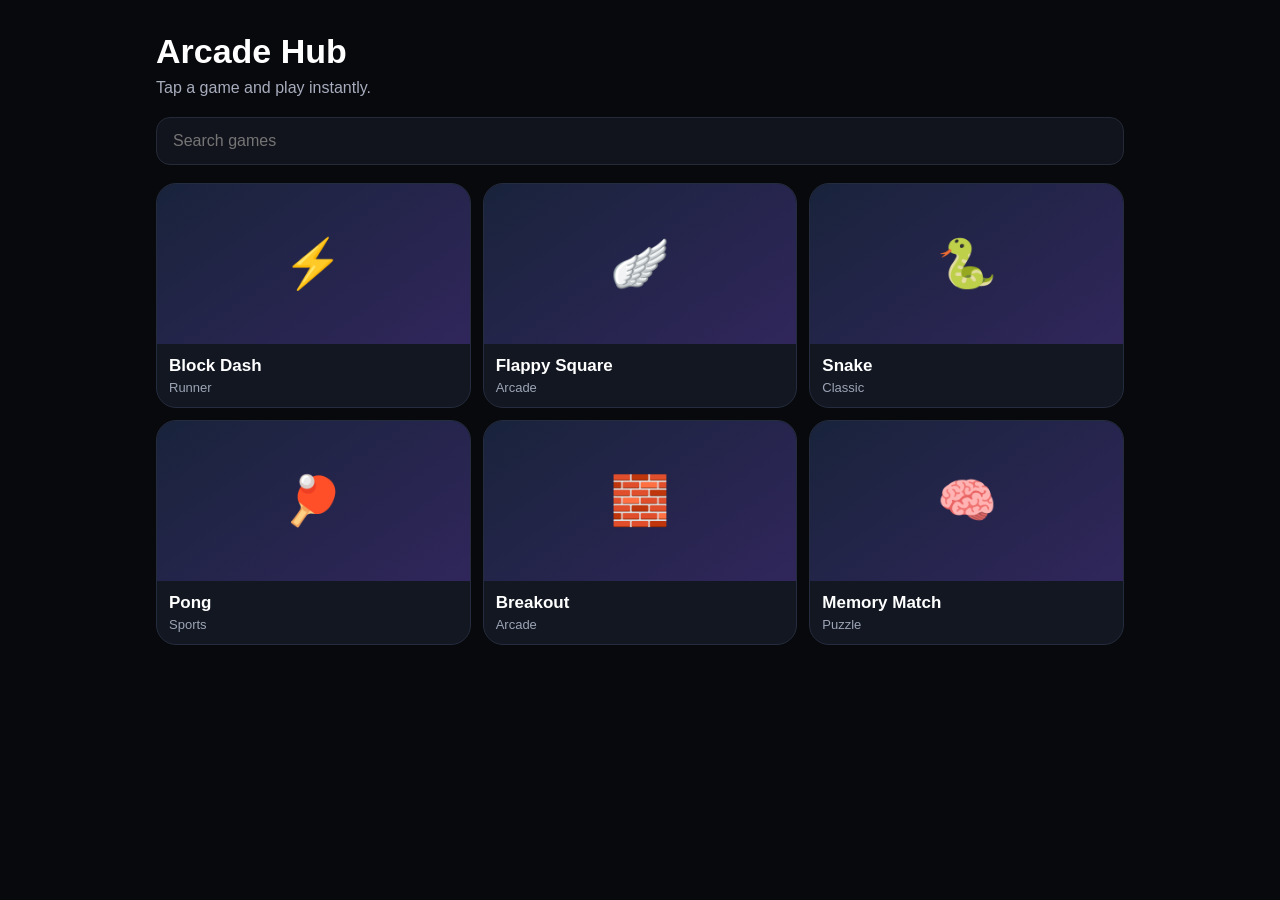
==== index.html @ e9390214 "Add Arcade Hub home page" ====
<!DOCTYPE html><html><head><meta name="viewport" content="width=device-width,initial-scale=1,viewport-fit=cover"><title>Arcade Hub</title><style>*{box-sizing:border-box}body{margin:0;background:#08090d;color:#fff;font-family:-apple-system,BlinkMacSystemFont,Segoe UI,sans-serif}.wrap{max-width:1000px;margin:auto;padding:24px 16px 50px}h1{font-size:34px;margin:8px 0}.sub{color:#a8adbd;margin-bottom:20px}.search{width:100%;padding:14px 16px;border-radius:14px;border:1px solid #252a38;background:#11141c;color:white;font-size:16px;margin-bottom:18px}.grid{display:grid;grid-template-columns:repeat(2,1fr);gap:12px}.card{background:#121722;border:1px solid #252c3d;border-radius:20px;overflow:hidden;text-decoration:none;color:white;display:block}.art{height:115px;display:grid;place-items:center;font-size:48px;background:linear-gradient(145deg,#19233b,#30265b)}.body{padding:12px}.name{font-weight:800;font-size:17px}.tag{color:#9da4b5;font-size:13px;margin-top:4px}@media(min-width:700px){.grid{grid-template-columns:repeat(3,1fr)}.art{height:160px}}</style></head><body><div class="wrap"><h1>Arcade Hub</h1><div class="sub">Tap a game and play instantly.</div><input id="q" class="search" placeholder="Search games"><div class="grid" id="grid"></div></div><script>const games=[['Block Dash','games/block-dash.html','⚡','Runner'],['Flappy Square','games/flappy-square.html','🪽','Arcade'],['Snake','games/snake.html','🐍','Classic'],['Pong','games/pong.html','🏓','Sports'],['Breakout','games/breakout.html','🧱','Arcade'],['Memory Match','games/memory.html','🧠','Puzzle']];function draw(){let s=q.value.toLowerCase();grid.innerHTML=games.filter(x=>x[0].toLowerCase().includes(s)).map(x=>`<a class="card" href="${x[1]}"><div class="art">${x[2]}</div><div class="body"><div class="name">${x[0]}</div><div class="tag">${x[3]}</div></div></a>`).join('')}q.oninput=draw;draw();</script></body></html>
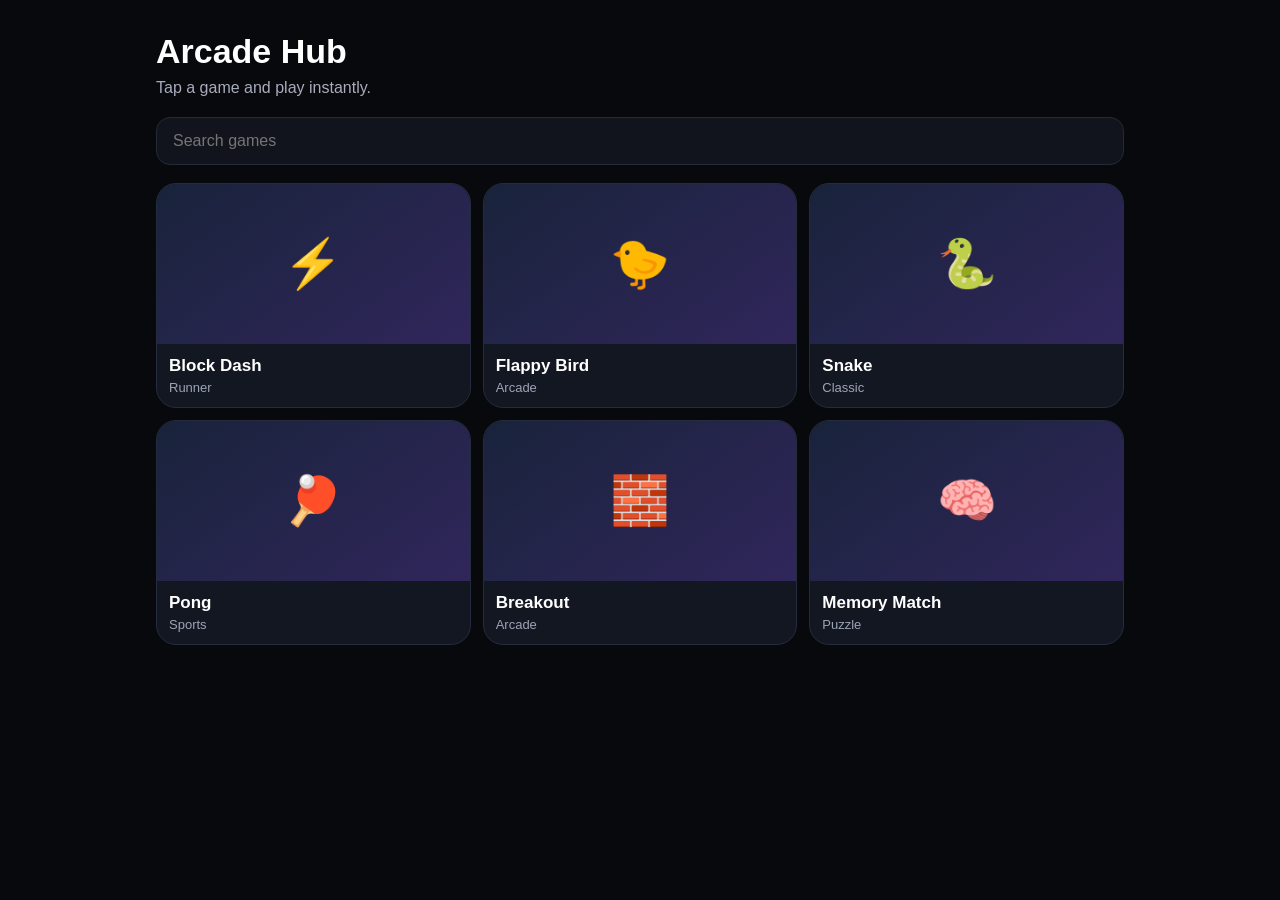
==== commit 4ac9f85e: "Polish hub and add shared admin access" ====
--- a/index.html
+++ b/index.html
@@ -1 +1 @@
-<!DOCTYPE html><html><head><meta name="viewport" content="width=device-width,initial-scale=1,viewport-fit=cover"><title>Arcade Hub</title><style>*{box-sizing:border-box}body{margin:0;background:#08090d;color:#fff;font-family:-apple-system,BlinkMacSystemFont,Segoe UI,sans-serif}.wrap{max-width:1000px;margin:auto;padding:24px 16px 50px}h1{font-size:34px;margin:8px 0}.sub{color:#a8adbd;margin-bottom:20px}.search{width:100%;padding:14px 16px;border-radius:14px;border:1px solid #252a38;background:#11141c;color:white;font-size:16px;margin-bottom:18px}.grid{display:grid;grid-template-columns:repeat(2,1fr);gap:12px}.card{background:#121722;border:1px solid #252c3d;border-radius:20px;overflow:hidden;text-decoration:none;color:white;display:block}.art{height:115px;display:grid;place-items:center;font-size:48px;background:linear-gradient(145deg,#19233b,#30265b)}.body{padding:12px}.name{font-weight:800;font-size:17px}.tag{color:#9da4b5;font-size:13px;margin-top:4px}@media(min-width:700px){.grid{grid-template-columns:repeat(3,1fr)}.art{height:160px}}</style></head><body><div class="wrap"><h1>Arcade Hub</h1><div class="sub">Tap a game and play instantly.</div><input id="q" class="search" placeholder="Search games"><div class="grid" id="grid"></div></div><script>const games=[['Block Dash','games/block-dash.html','⚡','Runner'],['Flappy Square','games/flappy-square.html','🪽','Arcade'],['Snake','games/snake.html','🐍','Classic'],['Pong','games/pong.html','🏓','Sports'],['Breakout','games/breakout.html','🧱','Arcade'],['Memory Match','games/memory.html','🧠','Puzzle']];function draw(){let s=q.value.toLowerCase();grid.innerHTML=games.filter(x=>x[0].toLowerCase().includes(s)).map(x=>`<a class="card" href="${x[1]}"><div class="art">${x[2]}</div><div class="body"><div class="name">${x[0]}</div><div class="tag">${x[3]}</div></div></a>`).join('')}q.oninput=draw;draw();</script></body></html>+<!DOCTYPE html><html><head><meta name="viewport" content="width=device-width,initial-scale=1,viewport-fit=cover"><title>Arcade Hub</title><style>*{box-sizing:border-box}body{margin:0;background:#08090d;color:#fff;font-family:-apple-system,BlinkMacSystemFont,Segoe UI,sans-serif}.wrap{max-width:1000px;margin:auto;padding:24px 16px 50px}h1{font-size:34px;margin:8px 0;user-select:none}.sub{color:#a8adbd;margin-bottom:20px}.search{width:100%;padding:14px 16px;border-radius:14px;border:1px solid #252a38;background:#11141c;color:white;font-size:16px;margin-bottom:18px}.grid{display:grid;grid-template-columns:repeat(2,1fr);gap:12px}.card{background:#121722;border:1px solid #252c3d;border-radius:20px;overflow:hidden;text-decoration:none;color:white;display:block;transition:transform .15s ease,border-color .15s ease}.card:active{transform:scale(.98)}.art{height:115px;display:grid;place-items:center;font-size:48px;background:linear-gradient(145deg,#19233b,#30265b)}.body{padding:12px}.name{font-weight:800;font-size:17px}.tag{color:#9da4b5;font-size:13px;margin-top:4px}@media(min-width:700px){.grid{grid-template-columns:repeat(3,1fr)}.art{height:160px}}</style></head><body><div class="wrap"><h1>Arcade Hub</h1><div class="sub">Tap a game and play instantly.</div><input id="q" class="search" placeholder="Search games" autocomplete="off"><div class="grid" id="grid"></div></div><script src="admin.js"></script><script>const games=[['Block Dash','games/block-dash.html','⚡','Runner'],['Flappy Bird','games/flappy-square.html','🐤','Arcade'],['Snake','games/snake.html','🐍','Classic'],['Pong','games/pong.html','🏓','Sports'],['Breakout','games/breakout.html','🧱','Arcade'],['Memory Match','games/memory.html','🧠','Puzzle']];function draw(){const s=q.value.toLowerCase();grid.innerHTML=games.filter(x=>x[0].toLowerCase().includes(s)).map(x=>`<a class="card" href="${x[1]}"><div class="art">${x[2]}</div><div class="body"><div class="name">${x[0]}</div><div class="tag">${x[3]}</div></div></a>`).join('')}q.oninput=draw;draw();</script></body></html>
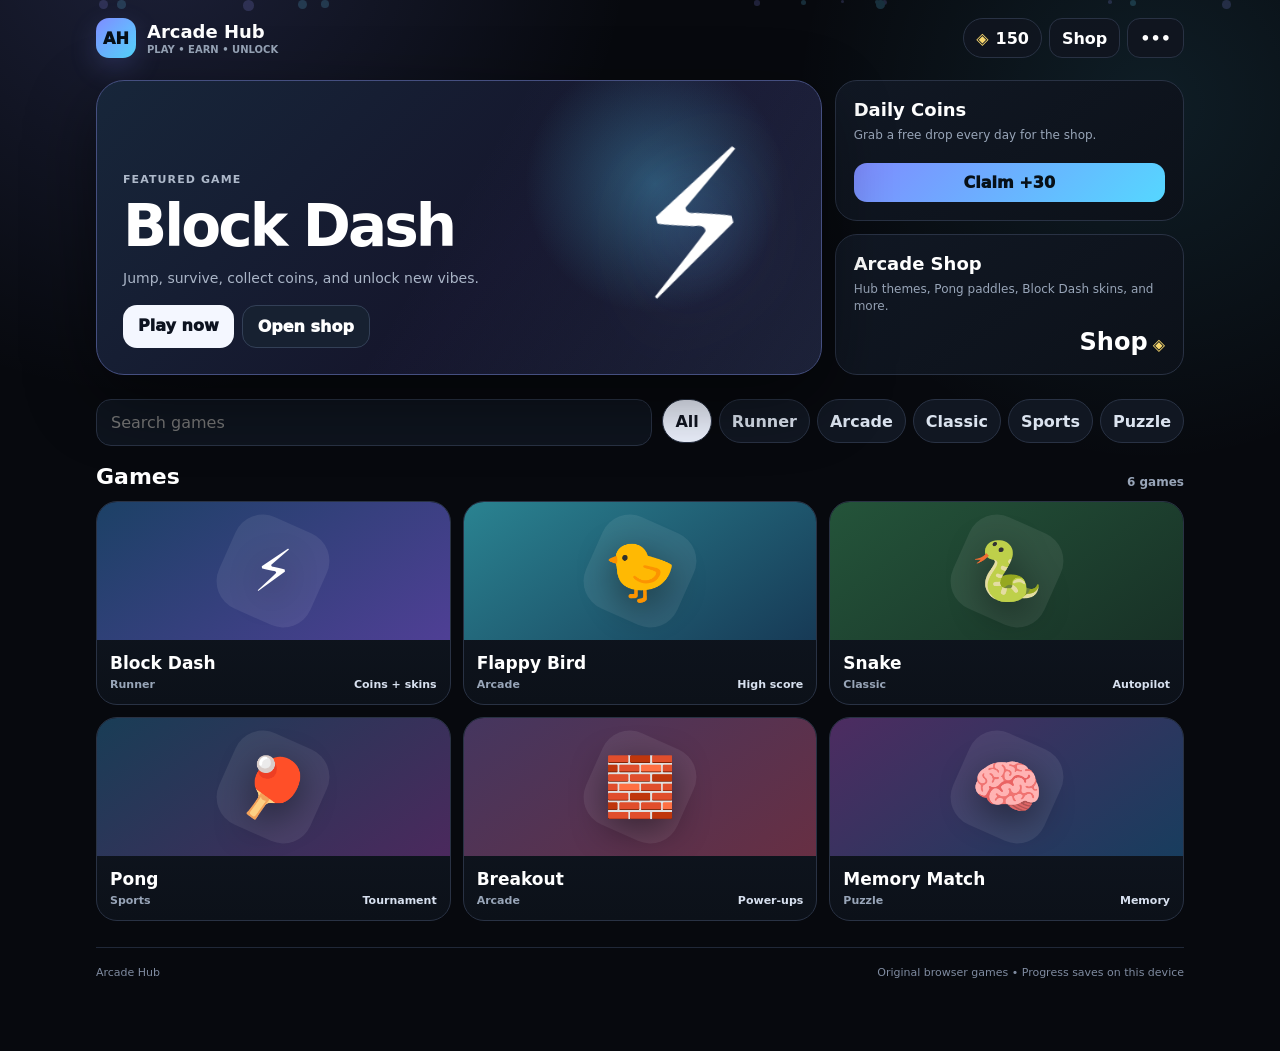
==== commit 723aebcc: "Remake Arcade Hub home UI and connect shop economy" ====
--- a/index.html
+++ b/index.html
@@ -1 +1,68 @@
-<!DOCTYPE html><html><head><meta name="viewport" content="width=device-width,initial-scale=1,viewport-fit=cover"><title>Arcade Hub</title><style>*{box-sizing:border-box}body{margin:0;background:#08090d;color:#fff;font-family:-apple-system,BlinkMacSystemFont,Segoe UI,sans-serif}.wrap{max-width:1000px;margin:auto;padding:24px 16px 50px}h1{font-size:34px;margin:8px 0;user-select:none}.sub{color:#a8adbd;margin-bottom:20px}.search{width:100%;padding:14px 16px;border-radius:14px;border:1px solid #252a38;background:#11141c;color:white;font-size:16px;margin-bottom:18px}.grid{display:grid;grid-template-columns:repeat(2,1fr);gap:12px}.card{background:#121722;border:1px solid #252c3d;border-radius:20px;overflow:hidden;text-decoration:none;color:white;display:block;transition:transform .15s ease,border-color .15s ease}.card:active{transform:scale(.98)}.art{height:115px;display:grid;place-items:center;font-size:48px;background:linear-gradient(145deg,#19233b,#30265b)}.body{padding:12px}.name{font-weight:800;font-size:17px}.tag{color:#9da4b5;font-size:13px;margin-top:4px}@media(min-width:700px){.grid{grid-template-columns:repeat(3,1fr)}.art{height:160px}}</style></head><body><div class="wrap"><h1>Arcade Hub</h1><div class="sub">Tap a game and play instantly.</div><input id="q" class="search" placeholder="Search games" autocomplete="off"><div class="grid" id="grid"></div></div><script src="admin.js"></script><script>const games=[['Block Dash','games/block-dash.html','⚡','Runner'],['Flappy Bird','games/flappy-square.html','🐤','Arcade'],['Snake','games/snake.html','🐍','Classic'],['Pong','games/pong.html','🏓','Sports'],['Breakout','games/breakout.html','🧱','Arcade'],['Memory Match','games/memory.html','🧠','Puzzle']];function draw(){const s=q.value.toLowerCase();grid.innerHTML=games.filter(x=>x[0].toLowerCase().includes(s)).map(x=>`<a class="card" href="${x[1]}"><div class="art">${x[2]}</div><div class="body"><div class="name">${x[0]}</div><div class="tag">${x[3]}</div></div></a>`).join('')}q.oninput=draw;draw();</script></body></html>+<!doctype html>
+<html lang="en">
+<head>
+<meta charset="utf-8">
+<meta name="viewport" content="width=device-width,initial-scale=1,viewport-fit=cover">
+<meta name="theme-color" content="#07090e">
+<title>Arcade Hub</title>
+<style>
+*{box-sizing:border-box}html,body{margin:0;min-height:100%;background:#07090e;color:#fff;font-family:-apple-system,BlinkMacSystemFont,"Segoe UI",system-ui,sans-serif}body{--accent:#7f8cff;--accent2:#55d7ff;--panel:#10151f;--panel2:#151c29;--border:#293244;--muted:#98a5b8;background:radial-gradient(circle at 12% -8%,color-mix(in srgb,var(--accent) 18%,transparent),transparent 30%),radial-gradient(circle at 90% 10%,color-mix(in srgb,var(--accent2) 10%,transparent),transparent 24%),#07090e;min-height:100vh}body[data-theme="theme-cyber"]{--accent:#8d7cff;--accent2:#4bd9ff}body[data-theme="theme-sunset"]{--accent:#ff8a63;--accent2:#ff5d91}body[data-theme="theme-toxic"]{--accent:#91ef65;--accent2:#36db83}a,button,input{font:inherit}.wrap{width:min(1120px,100%);margin:auto;padding:18px 16px 72px}.nav{display:flex;align-items:center;justify-content:space-between;gap:12px;margin-bottom:22px}.brand{display:flex;align-items:center;gap:11px;min-width:0}.mark{width:40px;height:40px;display:grid;place-items:center;border-radius:13px;background:linear-gradient(135deg,var(--accent),var(--accent2));color:#071018;font-weight:1000;box-shadow:0 10px 28px color-mix(in srgb,var(--accent) 20%,transparent)}.brandText h1{font-size:18px;margin:0;user-select:none}.brandText span{display:block;color:var(--muted);font-size:10px;font-weight:800;margin-top:2px}.actions{display:flex;align-items:center;gap:7px;padding-right:0}.navBtn,.wallet{height:40px;border:1px solid var(--border);background:rgba(16,21,31,.88);color:#fff;border-radius:13px;padding:0 12px;text-decoration:none;font-weight:850;display:flex;align-items:center;gap:7px}.wallet{border-radius:999px}.wallet b{color:#f7d66d}.toolsWrap{position:relative}.toolsMenu{position:absolute;right:0;top:47px;width:165px;padding:7px;border:1px solid var(--border);background:#0e141e;border-radius:15px;box-shadow:0 20px 60px #0009;z-index:20;display:grid;gap:6px}.toolsMenu.hidden{display:none}.toolsMenu button{border:1px solid #293246;background:#151d29;color:#fff;border-radius:11px;padding:10px;text-align:left;font-weight:800}.hero{display:grid;grid-template-columns:1.35fr .65fr;gap:13px;margin-bottom:24px}.feature{min-height:295px;border-radius:28px;overflow:hidden;position:relative;border:1px solid color-mix(in srgb,var(--accent) 32%,var(--border));background:linear-gradient(135deg,#17263a,#15162c 58%,#0c1018);box-shadow:0 24px 70px #0007}.featureArt{position:absolute;inset:0;background:radial-gradient(circle at 77% 35%,color-mix(in srgb,var(--accent2) 30%,transparent),transparent 22%),linear-gradient(120deg,transparent 48%,color-mix(in srgb,var(--accent) 14%,transparent))}.featureBolt{position:absolute;right:8%;top:12%;font-size:clamp(95px,20vw,190px);filter:drop-shadow(0 12px 38px color-mix(in srgb,var(--accent) 35%,transparent));transform:rotate(-9deg)}.featureContent{position:relative;z-index:2;height:100%;padding:26px;display:flex;flex-direction:column;justify-content:flex-end;max-width:68%}.eyebrow{color:#aeb9ca;font-size:11px;font-weight:900;text-transform:uppercase;letter-spacing:.1em;margin-bottom:6px}.feature h2{margin:0;font-size:clamp(32px,7vw,58px);letter-spacing:-.05em}.feature p{margin:8px 0 17px;color:#aab5c7;line-height:1.45;font-size:14px}.heroActions{display:flex;gap:8px;flex-wrap:wrap}.playBtn,.ghostBtn{border:0;text-decoration:none;border-radius:14px;padding:11px 15px;font-weight:950}.playBtn{background:#f4f7ff;color:#0d1320}.ghostBtn{background:#172131;border:1px solid #334057;color:#fff}.side{display:grid;grid-template-rows:1fr 1fr;gap:13px}.sideCard{border:1px solid var(--border);background:linear-gradient(145deg,#111824,#0c1119);border-radius:22px;padding:18px;display:flex;flex-direction:column;justify-content:space-between;min-height:138px}.sideCard b{font-size:18px}.sideCard p{margin:7px 0 12px;color:var(--muted);font-size:12px;line-height:1.4}.dailyBtn{border:0;border-radius:13px;background:linear-gradient(135deg,var(--accent),var(--accent2));color:#071018;padding:10px;font-weight:950}.dailyBtn:disabled{opacity:.45}.shopLink{display:flex;justify-content:space-between;align-items:end;text-decoration:none;color:#fff}.shopLink strong{font-size:24px}.shopLink span{color:#f6d66d;font-weight:900}.toolbar{display:grid;grid-template-columns:1fr auto;gap:10px;margin-bottom:12px}.search{width:100%;border:1px solid var(--border);background:#0e141e;color:#fff;border-radius:15px;padding:13px 14px;font-size:16px;outline:none}.search:focus{border-color:var(--accent)}.filters{display:flex;gap:7px;overflow:auto;padding-bottom:3px}.filter{white-space:nowrap;border:1px solid var(--border);background:#111722;color:#dbe3ef;border-radius:999px;padding:9px 12px;font-weight:850}.filter.active{background:#eef3ff;color:#101521}.sectionHead{display:flex;justify-content:space-between;align-items:end;margin:18px 0 12px}.sectionHead h3{margin:0;font-size:22px}.sectionHead span{color:var(--muted);font-size:12px;font-weight:800}.grid{display:grid;grid-template-columns:repeat(3,minmax(0,1fr));gap:12px}.card{min-width:0;border:1px solid var(--border);background:linear-gradient(180deg,#111824,#0c1119);border-radius:21px;overflow:hidden;text-decoration:none;color:#fff;transition:transform .16s ease,border-color .16s ease}.card:active{transform:scale(.985)}.art{height:138px;position:relative;overflow:hidden;display:flex;align-items:center;justify-content:center;font-size:58px}.art:before{content:"";position:absolute;width:100px;height:100px;border-radius:30px;background:rgba(255,255,255,.08);transform:rotate(24deg)}.art span{position:relative;z-index:1;filter:drop-shadow(0 10px 18px #0007)}.cardBody{padding:13px}.name{font-weight:900;font-size:17px}.meta{display:flex;justify-content:space-between;gap:8px;margin-top:5px;color:var(--muted);font-size:11px;font-weight:800}.badge{color:#d7e0ef}.footer{margin-top:26px;padding-top:18px;border-top:1px solid #202838;color:#7f8ba0;font-size:11px;display:flex;justify-content:space-between;gap:10px}.toast{position:fixed;left:50%;bottom:18px;transform:translateX(-50%) translateY(18px);opacity:0;background:#111824;border:1px solid #30394d;border-radius:999px;padding:10px 14px;font-weight:850;transition:.18s ease;z-index:999999;pointer-events:none}.toast.show{opacity:1;transform:translateX(-50%) translateY(0)}
+#arcadeAdminBtn,#arcadeAIButton,#arcadeAudioButton,#arcadeNowPlaying{display:none!important}
+@media(max-width:760px){.hero{grid-template-columns:1fr}.side{grid-template-columns:1fr 1fr;grid-template-rows:auto}.feature{min-height:270px}.featureContent{max-width:76%;padding:20px}.grid{grid-template-columns:repeat(2,minmax(0,1fr))}.toolbar{grid-template-columns:1fr}.filters{order:2}.actions .text{display:none}.navBtn{padding:0 10px}.wallet{padding:0 10px}}
+@media(max-width:420px){.wrap{padding-left:12px;padding-right:12px}.brandText span{display:none}.feature{min-height:255px}.featureContent{max-width:82%}.feature p{font-size:12px}.featureBolt{right:2%;opacity:.65}.side{grid-template-columns:1fr 1fr;gap:8px}.sideCard{padding:14px;min-height:126px}.grid{gap:9px}.art{height:112px;font-size:48px}.cardBody{padding:11px}.name{font-size:15px}.meta{font-size:10px}.wallet{font-size:13px}.footer{flex-direction:column}}
+</style>
+</head>
+<body>
+<div class="wrap">
+  <header class="nav">
+    <div class="brand"><div class="mark">AH</div><div class="brandText"><h1 id="hubTitle">Arcade Hub</h1><span>PLAY • EARN • UNLOCK</span></div></div>
+    <div class="actions">
+      <a class="wallet" href="shop.html"><b>◈</b><span id="wallet">0</span></a>
+      <a class="navBtn" href="shop.html"><span>Shop</span></a>
+      <div class="toolsWrap"><button class="navBtn" id="toolsBtn">•••</button><div class="toolsMenu hidden" id="toolsMenu"><button id="musicTool">Music</button><button id="aiTool">Arcade AI</button><button id="adminTool">Admin</button></div></div>
+    </div>
+  </header>
+
+  <section class="hero">
+    <article class="feature">
+      <div class="featureArt"></div><div class="featureBolt" id="featureIcon">⚡</div>
+      <div class="featureContent"><div class="eyebrow" id="featureEyebrow">Featured game</div><h2 id="featureName">Block Dash</h2><p id="featureText">Jump, survive, collect coins, and unlock new vibes.</p><div class="heroActions"><a class="playBtn" id="featurePlay" href="games/block-dash.html">Play now</a><a class="ghostBtn" href="shop.html">Open shop</a></div></div>
+    </article>
+    <div class="side">
+      <article class="sideCard"><div><b>Daily Coins</b><p>Grab a free drop every day for the shop.</p></div><button class="dailyBtn" id="dailyBtn">Claim +30</button></article>
+      <a class="sideCard shopLink" href="shop.html"><div><b>Arcade Shop</b><p>Hub themes, Pong paddles, Block Dash skins, and more.</p></div><div><strong>Shop</strong> <span>◈</span></div></a>
+    </div>
+  </section>
+
+  <div class="toolbar"><input class="search" id="q" placeholder="Search games" autocomplete="off"><div class="filters" id="filters"></div></div>
+  <div class="sectionHead"><h3>Games</h3><span id="count"></span></div>
+  <main class="grid" id="grid"></main>
+  <footer class="footer"><span>Arcade Hub</span><span>Original browser games • Progress saves on this device</span></footer>
+</div>
+<div class="toast" id="toast"></div>
+<script src="arcade-economy.js"></script>
+<script src="admin.js"></script>
+<script>
+const games=[
+  {id:'dash',name:'Block Dash',url:'games/block-dash.html',icon:'⚡',cat:'Runner',tag:'Coins + skins',grad:['#1c4166','#4f3f95'],desc:'Jump, survive, collect coins, and unlock new vibes.'},
+  {id:'flappy',name:'Flappy Bird',url:'games/flappy-square.html',icon:'🐤',cat:'Arcade',tag:'High score',grad:['#2a8391','#173a56'],desc:'Fly through an endless run of increasingly difficult pipes.'},
+  {id:'snake',name:'Snake',url:'games/snake.html',icon:'🐍',cat:'Classic',tag:'Autopilot',grad:['#24543a','#183126'],desc:'Classic snake with modern visuals and smart AI tools.'},
+  {id:'pong',name:'Pong',url:'games/pong.html',icon:'🏓',cat:'Sports',tag:'Tournament',grad:['#193d56','#4b295d'],desc:'Quick matches, tournament mode, local 2-player, and skins.'},
+  {id:'breakout',name:'Breakout',url:'games/breakout.html',icon:'🧱',cat:'Arcade',tag:'Power-ups',grad:['#45365f','#672f43'],desc:'Full-screen brick breaker with levels and power-ups.'},
+  {id:'memory',name:'Memory Match',url:'games/memory.html',icon:'🧠',cat:'Puzzle',tag:'Memory',grad:['#4d2c61','#183d5e'],desc:'Flip cards, find pairs, and beat your best time.'}
+];
+const econ=window.ArcadeEconomy,q=document.getElementById('q'),grid=document.getElementById('grid'),filters=document.getElementById('filters'),wallet=document.getElementById('wallet'),toast=document.getElementById('toast');let filter='All';
+function msg(t){toast.textContent=t;toast.classList.add('show');clearTimeout(msg.t);msg.t=setTimeout(()=>toast.classList.remove('show'),1300)}
+function applyTheme(){document.body.dataset.theme=econ.currentTheme()}
+function syncWallet(){wallet.textContent=econ.balance();dailyBtn.disabled=!econ.dailyAvailable();dailyBtn.textContent=econ.dailyAvailable()?'Claim +30':'Claimed today'}
+function renderFilters(){const cats=['All',...new Set(games.map(g=>g.cat))];filters.innerHTML=cats.map(c=>`<button class="filter ${c===filter?'active':''}" data-cat="${c}">${c}</button>`).join('');filters.querySelectorAll('[data-cat]').forEach(b=>b.onclick=()=>{filter=b.dataset.cat;renderFilters();draw()})}
+function draw(){const term=q.value.trim().toLowerCase();const list=games.filter(g=>(filter==='All'||g.cat===filter)&&(!term||g.name.toLowerCase().includes(term)||g.cat.toLowerCase().includes(term)));count.textContent=list.length+' game'+(list.length===1?'':'s');grid.innerHTML=list.map(g=>`<a class="card" data-game="${g.id}" href="${g.url}"><div class="art" style="background:linear-gradient(145deg,${g.grad[0]},${g.grad[1]})"><span>${g.icon}</span></div><div class="cardBody"><div class="name">${g.name}</div><div class="meta"><span>${g.cat}</span><span class="badge">${g.tag}</span></div></div></a>`).join('');grid.querySelectorAll('[data-game]').forEach(a=>a.onclick=()=>localStorage.setItem('arcadeLastGame',a.dataset.game))}
+function setFeature(){const id=localStorage.getItem('arcadeLastGame'),g=games.find(x=>x.id===id)||games[0];featureEyebrow.textContent=id?'Continue playing':'Featured game';featureName.textContent=g.name;featureText.textContent=g.desc;featureIcon.textContent=g.icon;featurePlay.href=g.url;featurePlay.onclick=()=>localStorage.setItem('arcadeLastGame',g.id)}
+dailyBtn.onclick=()=>{const r=econ.claimDaily();if(r.ok)msg('+30 Arcade Coins');syncWallet()};
+q.oninput=draw;
+window.addEventListener('arcade-economy-change',()=>{syncWallet();applyTheme()});
+const toolsBtn=document.getElementById('toolsBtn'),toolsMenu=document.getElementById('toolsMenu');toolsBtn.onclick=e=>{e.stopPropagation();toolsMenu.classList.toggle('hidden');adminTool.style.display=window.ArcadeAdmin?.isUnlocked?.()?'block':'none'};document.addEventListener('click',e=>{if(!toolsMenu.contains(e.target)&&e.target!==toolsBtn)toolsMenu.classList.add('hidden')});musicTool.onclick=async()=>{if(window.ArcadeVibes?.toggle)await window.ArcadeVibes.toggle(true);else window.dispatchEvent(new Event('arcade-vibes-toggle'));toolsMenu.classList.add('hidden')};aiTool.onclick=()=>{document.getElementById('arcadeAIButton')?.click();toolsMenu.classList.add('hidden')};adminTool.onclick=()=>{document.getElementById('arcadeAdminBtn')?.click();toolsMenu.classList.add('hidden')};
+applyTheme();syncWallet();renderFilters();setFeature();draw();
+</script>
+</body>
+</html>
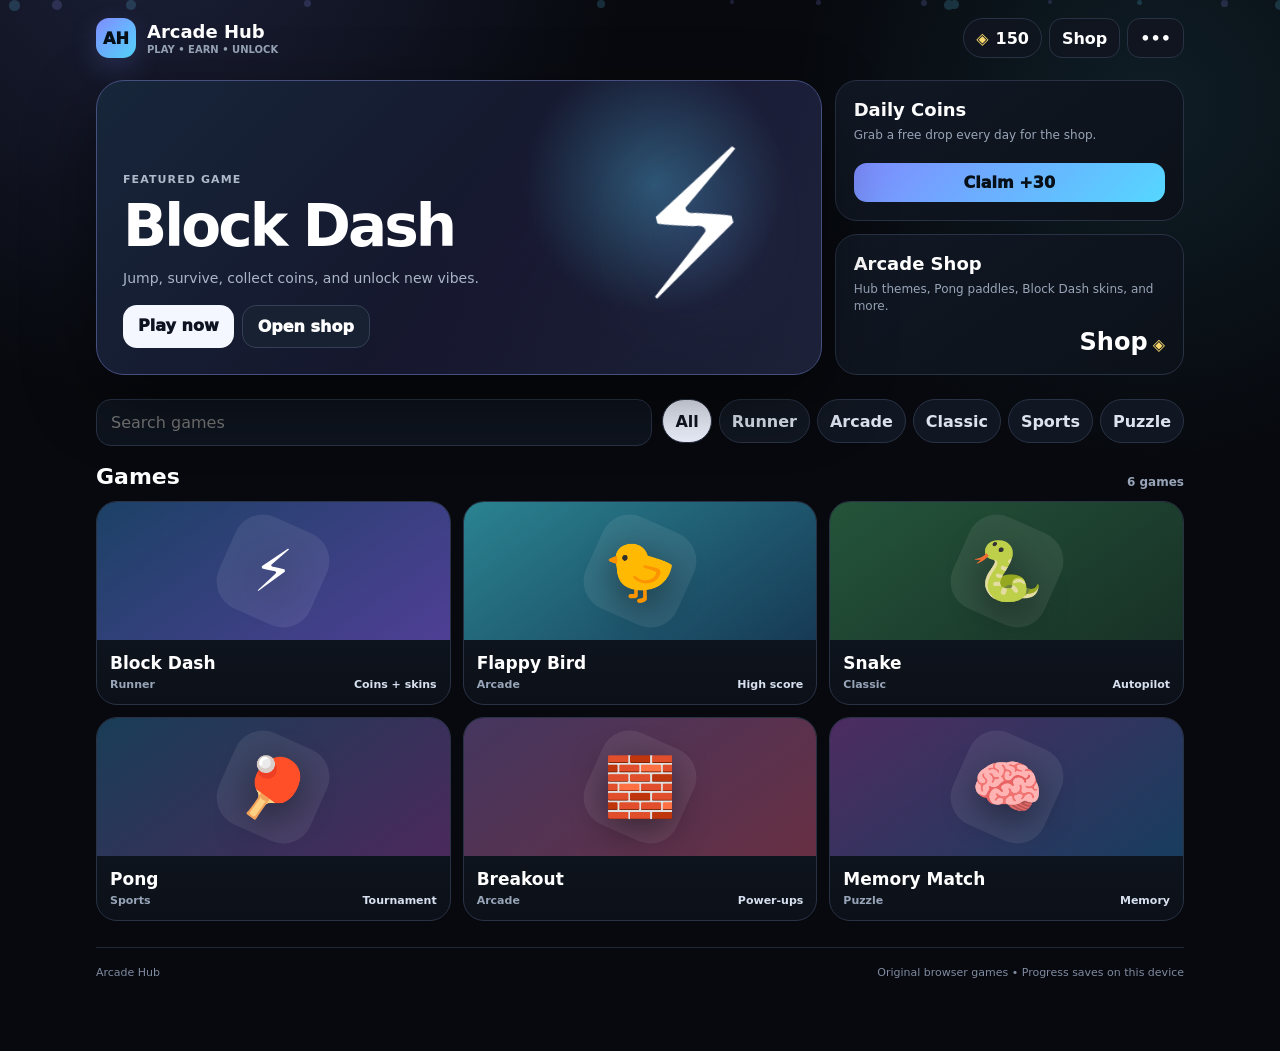
==== commit 488c54a8: "Add staged admin panel hints" ====
--- a/index.html
+++ b/index.html
@@ -6,7 +6,7 @@
 <meta name="theme-color" content="#07090e">
 <title>Arcade Hub</title>
 <style>
-*{box-sizing:border-box}html,body{margin:0;min-height:100%;background:#07090e;color:#fff;font-family:-apple-system,BlinkMacSystemFont,"Segoe UI",system-ui,sans-serif}body{--accent:#7f8cff;--accent2:#55d7ff;--panel:#10151f;--panel2:#151c29;--border:#293244;--muted:#98a5b8;background:radial-gradient(circle at 12% -8%,color-mix(in srgb,var(--accent) 18%,transparent),transparent 30%),radial-gradient(circle at 90% 10%,color-mix(in srgb,var(--accent2) 10%,transparent),transparent 24%),#07090e;min-height:100vh}body[data-theme="theme-cyber"]{--accent:#8d7cff;--accent2:#4bd9ff}body[data-theme="theme-sunset"]{--accent:#ff8a63;--accent2:#ff5d91}body[data-theme="theme-toxic"]{--accent:#91ef65;--accent2:#36db83}a,button,input{font:inherit}.wrap{width:min(1120px,100%);margin:auto;padding:18px 16px 72px}.nav{display:flex;align-items:center;justify-content:space-between;gap:12px;margin-bottom:22px}.brand{display:flex;align-items:center;gap:11px;min-width:0}.mark{width:40px;height:40px;display:grid;place-items:center;border-radius:13px;background:linear-gradient(135deg,var(--accent),var(--accent2));color:#071018;font-weight:1000;box-shadow:0 10px 28px color-mix(in srgb,var(--accent) 20%,transparent)}.brandText h1{font-size:18px;margin:0;user-select:none}.brandText span{display:block;color:var(--muted);font-size:10px;font-weight:800;margin-top:2px}.actions{display:flex;align-items:center;gap:7px;padding-right:0}.navBtn,.wallet{height:40px;border:1px solid var(--border);background:rgba(16,21,31,.88);color:#fff;border-radius:13px;padding:0 12px;text-decoration:none;font-weight:850;display:flex;align-items:center;gap:7px}.wallet{border-radius:999px}.wallet b{color:#f7d66d}.toolsWrap{position:relative}.toolsMenu{position:absolute;right:0;top:47px;width:165px;padding:7px;border:1px solid var(--border);background:#0e141e;border-radius:15px;box-shadow:0 20px 60px #0009;z-index:20;display:grid;gap:6px}.toolsMenu.hidden{display:none}.toolsMenu button{border:1px solid #293246;background:#151d29;color:#fff;border-radius:11px;padding:10px;text-align:left;font-weight:800}.hero{display:grid;grid-template-columns:1.35fr .65fr;gap:13px;margin-bottom:24px}.feature{min-height:295px;border-radius:28px;overflow:hidden;position:relative;border:1px solid color-mix(in srgb,var(--accent) 32%,var(--border));background:linear-gradient(135deg,#17263a,#15162c 58%,#0c1018);box-shadow:0 24px 70px #0007}.featureArt{position:absolute;inset:0;background:radial-gradient(circle at 77% 35%,color-mix(in srgb,var(--accent2) 30%,transparent),transparent 22%),linear-gradient(120deg,transparent 48%,color-mix(in srgb,var(--accent) 14%,transparent))}.featureBolt{position:absolute;right:8%;top:12%;font-size:clamp(95px,20vw,190px);filter:drop-shadow(0 12px 38px color-mix(in srgb,var(--accent) 35%,transparent));transform:rotate(-9deg)}.featureContent{position:relative;z-index:2;height:100%;padding:26px;display:flex;flex-direction:column;justify-content:flex-end;max-width:68%}.eyebrow{color:#aeb9ca;font-size:11px;font-weight:900;text-transform:uppercase;letter-spacing:.1em;margin-bottom:6px}.feature h2{margin:0;font-size:clamp(32px,7vw,58px);letter-spacing:-.05em}.feature p{margin:8px 0 17px;color:#aab5c7;line-height:1.45;font-size:14px}.heroActions{display:flex;gap:8px;flex-wrap:wrap}.playBtn,.ghostBtn{border:0;text-decoration:none;border-radius:14px;padding:11px 15px;font-weight:950}.playBtn{background:#f4f7ff;color:#0d1320}.ghostBtn{background:#172131;border:1px solid #334057;color:#fff}.side{display:grid;grid-template-rows:1fr 1fr;gap:13px}.sideCard{border:1px solid var(--border);background:linear-gradient(145deg,#111824,#0c1119);border-radius:22px;padding:18px;display:flex;flex-direction:column;justify-content:space-between;min-height:138px}.sideCard b{font-size:18px}.sideCard p{margin:7px 0 12px;color:var(--muted);font-size:12px;line-height:1.4}.dailyBtn{border:0;border-radius:13px;background:linear-gradient(135deg,var(--accent),var(--accent2));color:#071018;padding:10px;font-weight:950}.dailyBtn:disabled{opacity:.45}.shopLink{display:flex;justify-content:space-between;align-items:end;text-decoration:none;color:#fff}.shopLink strong{font-size:24px}.shopLink span{color:#f6d66d;font-weight:900}.toolbar{display:grid;grid-template-columns:1fr auto;gap:10px;margin-bottom:12px}.search{width:100%;border:1px solid var(--border);background:#0e141e;color:#fff;border-radius:15px;padding:13px 14px;font-size:16px;outline:none}.search:focus{border-color:var(--accent)}.filters{display:flex;gap:7px;overflow:auto;padding-bottom:3px}.filter{white-space:nowrap;border:1px solid var(--border);background:#111722;color:#dbe3ef;border-radius:999px;padding:9px 12px;font-weight:850}.filter.active{background:#eef3ff;color:#101521}.sectionHead{display:flex;justify-content:space-between;align-items:end;margin:18px 0 12px}.sectionHead h3{margin:0;font-size:22px}.sectionHead span{color:var(--muted);font-size:12px;font-weight:800}.grid{display:grid;grid-template-columns:repeat(3,minmax(0,1fr));gap:12px}.card{min-width:0;border:1px solid var(--border);background:linear-gradient(180deg,#111824,#0c1119);border-radius:21px;overflow:hidden;text-decoration:none;color:#fff;transition:transform .16s ease,border-color .16s ease}.card:active{transform:scale(.985)}.art{height:138px;position:relative;overflow:hidden;display:flex;align-items:center;justify-content:center;font-size:58px}.art:before{content:"";position:absolute;width:100px;height:100px;border-radius:30px;background:rgba(255,255,255,.08);transform:rotate(24deg)}.art span{position:relative;z-index:1;filter:drop-shadow(0 10px 18px #0007)}.cardBody{padding:13px}.name{font-weight:900;font-size:17px}.meta{display:flex;justify-content:space-between;gap:8px;margin-top:5px;color:var(--muted);font-size:11px;font-weight:800}.badge{color:#d7e0ef}.footer{margin-top:26px;padding-top:18px;border-top:1px solid #202838;color:#7f8ba0;font-size:11px;display:flex;justify-content:space-between;gap:10px}.toast{position:fixed;left:50%;bottom:18px;transform:translateX(-50%) translateY(18px);opacity:0;background:#111824;border:1px solid #30394d;border-radius:999px;padding:10px 14px;font-weight:850;transition:.18s ease;z-index:999999;pointer-events:none}.toast.show{opacity:1;transform:translateX(-50%) translateY(0)}
+*{box-sizing:border-box}html,body{margin:0;min-height:100%;background:#07090e;color:#fff;font-family:-apple-system,BlinkMacSystemFont,"Segoe UI",system-ui,sans-serif}body{--accent:#7f8cff;--accent2:#55d7ff;--panel:#10151f;--panel2:#151c29;--border:#293244;--muted:#98a5b8;background:radial-gradient(circle at 12% -8%,color-mix(in srgb,var(--accent) 18%,transparent),transparent 30%),radial-gradient(circle at 90% 10%,color-mix(in srgb,var(--accent2) 10%,transparent),transparent 24%),#07090e;min-height:100vh}body[data-theme="theme-cyber"]{--accent:#8d7cff;--accent2:#4bd9ff}body[data-theme="theme-sunset"]{--accent:#ff8a63;--accent2:#ff5d91}body[data-theme="theme-toxic"]{--accent:#91ef65;--accent2:#36db83}a,button,input{font:inherit}.wrap{width:min(1120px,100%);margin:auto;padding:18px 16px 72px}.nav{display:flex;align-items:center;justify-content:space-between;gap:12px;margin-bottom:22px}.brand{display:flex;align-items:center;gap:11px;min-width:0}.mark{width:40px;height:40px;display:grid;place-items:center;border-radius:13px;background:linear-gradient(135deg,var(--accent),var(--accent2));color:#071018;font-weight:1000;box-shadow:0 10px 28px color-mix(in srgb,var(--accent) 20%,transparent)}.brandText h1{font-size:18px;margin:0;user-select:none;cursor:pointer}.brandText span{display:block;color:var(--muted);font-size:10px;font-weight:800;margin-top:2px}.actions{display:flex;align-items:center;gap:7px;padding-right:0}.navBtn,.wallet{height:40px;border:1px solid var(--border);background:rgba(16,21,31,.88);color:#fff;border-radius:13px;padding:0 12px;text-decoration:none;font-weight:850;display:flex;align-items:center;gap:7px}.wallet{border-radius:999px}.wallet b{color:#f7d66d}.toolsWrap{position:relative}.toolsMenu{position:absolute;right:0;top:47px;width:172px;padding:7px;border:1px solid var(--border);background:#0e141e;border-radius:15px;box-shadow:0 20px 60px #0009;z-index:20;display:grid;gap:6px}.toolsMenu.hidden{display:none}.toolsMenu button{border:1px solid #293246;background:#151d29;color:#fff;border-radius:11px;padding:10px;text-align:left;font-weight:800}.hero{display:grid;grid-template-columns:1.35fr .65fr;gap:13px;margin-bottom:24px}.feature{min-height:295px;border-radius:28px;overflow:hidden;position:relative;border:1px solid color-mix(in srgb,var(--accent) 32%,var(--border));background:linear-gradient(135deg,#17263a,#15162c 58%,#0c1018);box-shadow:0 24px 70px #0007}.featureArt{position:absolute;inset:0;background:radial-gradient(circle at 77% 35%,color-mix(in srgb,var(--accent2) 30%,transparent),transparent 22%),linear-gradient(120deg,transparent 48%,color-mix(in srgb,var(--accent) 14%,transparent))}.featureBolt{position:absolute;right:8%;top:12%;font-size:clamp(95px,20vw,190px);filter:drop-shadow(0 12px 38px color-mix(in srgb,var(--accent) 35%,transparent));transform:rotate(-9deg)}.featureContent{position:relative;z-index:2;height:100%;padding:26px;display:flex;flex-direction:column;justify-content:flex-end;max-width:68%}.eyebrow{color:#aeb9ca;font-size:11px;font-weight:900;text-transform:uppercase;letter-spacing:.1em;margin-bottom:6px}.feature h2{margin:0;font-size:clamp(32px,7vw,58px);letter-spacing:-.05em}.feature p{margin:8px 0 17px;color:#aab5c7;line-height:1.45;font-size:14px}.heroActions{display:flex;gap:8px;flex-wrap:wrap}.playBtn,.ghostBtn{border:0;text-decoration:none;border-radius:14px;padding:11px 15px;font-weight:950}.playBtn{background:#f4f7ff;color:#0d1320}.ghostBtn{background:#172131;border:1px solid #334057;color:#fff}.side{display:grid;grid-template-rows:1fr 1fr;gap:13px}.sideCard{border:1px solid var(--border);background:linear-gradient(145deg,#111824,#0c1119);border-radius:22px;padding:18px;display:flex;flex-direction:column;justify-content:space-between;min-height:138px}.sideCard b{font-size:18px}.sideCard p{margin:7px 0 12px;color:var(--muted);font-size:12px;line-height:1.4}.dailyBtn{border:0;border-radius:13px;background:linear-gradient(135deg,var(--accent),var(--accent2));color:#071018;padding:10px;font-weight:950}.dailyBtn:disabled{opacity:.45}.shopLink{display:flex;justify-content:space-between;align-items:end;text-decoration:none;color:#fff}.shopLink strong{font-size:24px}.shopLink span{color:#f6d66d;font-weight:900}.toolbar{display:grid;grid-template-columns:1fr auto;gap:10px;margin-bottom:12px}.search{width:100%;border:1px solid var(--border);background:#0e141e;color:#fff;border-radius:15px;padding:13px 14px;font-size:16px;outline:none}.search:focus{border-color:var(--accent)}.filters{display:flex;gap:7px;overflow:auto;padding-bottom:3px}.filter{white-space:nowrap;border:1px solid var(--border);background:#111722;color:#dbe3ef;border-radius:999px;padding:9px 12px;font-weight:850}.filter.active{background:#eef3ff;color:#101521}.sectionHead{display:flex;justify-content:space-between;align-items:end;margin:18px 0 12px}.sectionHead h3{margin:0;font-size:22px}.sectionHead span{color:var(--muted);font-size:12px;font-weight:800}.grid{display:grid;grid-template-columns:repeat(3,minmax(0,1fr));gap:12px}.card{min-width:0;border:1px solid var(--border);background:linear-gradient(180deg,#111824,#0c1119);border-radius:21px;overflow:hidden;text-decoration:none;color:#fff;transition:transform .16s ease,border-color .16s ease}.card:active{transform:scale(.985)}.art{height:138px;position:relative;overflow:hidden;display:flex;align-items:center;justify-content:center;font-size:58px}.art:before{content:"";position:absolute;width:100px;height:100px;border-radius:30px;background:rgba(255,255,255,.08);transform:rotate(24deg)}.art span{position:relative;z-index:1;filter:drop-shadow(0 10px 18px #0007)}.cardBody{padding:13px}.name{font-weight:900;font-size:17px}.meta{display:flex;justify-content:space-between;gap:8px;margin-top:5px;color:var(--muted);font-size:11px;font-weight:800}.badge{color:#d7e0ef}.footer{margin-top:26px;padding-top:18px;border-top:1px solid #202838;color:#7f8ba0;font-size:11px;display:flex;justify-content:space-between;gap:10px}.toast{position:fixed;left:50%;bottom:18px;transform:translateX(-50%) translateY(18px);opacity:0;background:#111824;border:1px solid #30394d;border-radius:999px;padding:10px 14px;font-weight:850;transition:.18s ease;z-index:999999;pointer-events:none;max-width:88vw;text-align:center}.toast.show{opacity:1;transform:translateX(-50%) translateY(0)}
 #arcadeAdminBtn,#arcadeAIButton,#arcadeAudioButton,#arcadeNowPlaying{display:none!important}
 @media(max-width:760px){.hero{grid-template-columns:1fr}.side{grid-template-columns:1fr 1fr;grid-template-rows:auto}.feature{min-height:270px}.featureContent{max-width:76%;padding:20px}.grid{grid-template-columns:repeat(2,minmax(0,1fr))}.toolbar{grid-template-columns:1fr}.filters{order:2}.actions .text{display:none}.navBtn{padding:0 10px}.wallet{padding:0 10px}}
 @media(max-width:420px){.wrap{padding-left:12px;padding-right:12px}.brandText span{display:none}.feature{min-height:255px}.featureContent{max-width:82%}.feature p{font-size:12px}.featureBolt{right:2%;opacity:.65}.side{grid-template-columns:1fr 1fr;gap:8px}.sideCard{padding:14px;min-height:126px}.grid{gap:9px}.art{height:112px;font-size:48px}.cardBody{padding:11px}.name{font-size:15px}.meta{font-size:10px}.wallet{font-size:13px}.footer{flex-direction:column}}
@@ -19,7 +19,7 @@
     <div class="actions">
       <a class="wallet" href="shop.html"><b>◈</b><span id="wallet">0</span></a>
       <a class="navBtn" href="shop.html"><span>Shop</span></a>
-      <div class="toolsWrap"><button class="navBtn" id="toolsBtn">•••</button><div class="toolsMenu hidden" id="toolsMenu"><button id="musicTool">Music</button><button id="aiTool">Arcade AI</button><button id="adminTool">Admin</button></div></div>
+      <div class="toolsWrap"><button class="navBtn" id="toolsBtn">•••</button><div class="toolsMenu hidden" id="toolsMenu"><button id="musicTool">Music</button><button id="aiTool">Arcade AI</button><button id="adminTool">Admin hint</button></div></div>
     </div>
   </header>
 
@@ -52,7 +52,7 @@
   {id:'memory',name:'Memory Match',url:'games/memory.html',icon:'🧠',cat:'Puzzle',tag:'Memory',grad:['#4d2c61','#183d5e'],desc:'Flip cards, find pairs, and beat your best time.'}
 ];
 const econ=window.ArcadeEconomy,q=document.getElementById('q'),grid=document.getElementById('grid'),filters=document.getElementById('filters'),wallet=document.getElementById('wallet'),toast=document.getElementById('toast');let filter='All';
-function msg(t){toast.textContent=t;toast.classList.add('show');clearTimeout(msg.t);msg.t=setTimeout(()=>toast.classList.remove('show'),1300)}
+function msg(t){toast.textContent=t;toast.classList.add('show');clearTimeout(msg.t);msg.t=setTimeout(()=>toast.classList.remove('show'),1700)}
 function applyTheme(){document.body.dataset.theme=econ.currentTheme()}
 function syncWallet(){wallet.textContent=econ.balance();dailyBtn.disabled=!econ.dailyAvailable();dailyBtn.textContent=econ.dailyAvailable()?'Claim +30':'Claimed today'}
 function renderFilters(){const cats=['All',...new Set(games.map(g=>g.cat))];filters.innerHTML=cats.map(c=>`<button class="filter ${c===filter?'active':''}" data-cat="${c}">${c}</button>`).join('');filters.querySelectorAll('[data-cat]').forEach(b=>b.onclick=()=>{filter=b.dataset.cat;renderFilters();draw()})}
@@ -61,7 +61,21 @@
 dailyBtn.onclick=()=>{const r=econ.claimDaily();if(r.ok)msg('+30 Arcade Coins');syncWallet()};
 q.oninput=draw;
 window.addEventListener('arcade-economy-change',()=>{syncWallet();applyTheme()});
-const toolsBtn=document.getElementById('toolsBtn'),toolsMenu=document.getElementById('toolsMenu');toolsBtn.onclick=e=>{e.stopPropagation();toolsMenu.classList.toggle('hidden');adminTool.style.display=window.ArcadeAdmin?.isUnlocked?.()?'block':'none'};document.addEventListener('click',e=>{if(!toolsMenu.contains(e.target)&&e.target!==toolsBtn)toolsMenu.classList.add('hidden')});musicTool.onclick=async()=>{if(window.ArcadeVibes?.toggle)await window.ArcadeVibes.toggle(true);else window.dispatchEvent(new Event('arcade-vibes-toggle'));toolsMenu.classList.add('hidden')};aiTool.onclick=()=>{document.getElementById('arcadeAIButton')?.click();toolsMenu.classList.add('hidden')};adminTool.onclick=()=>{document.getElementById('arcadeAdminBtn')?.click();toolsMenu.classList.add('hidden')};
+const toolsBtn=document.getElementById('toolsBtn'),toolsMenu=document.getElementById('toolsMenu'),adminTool=document.getElementById('adminTool');
+const adminHints=[
+  'Hint 1: Something in the Arcade Hub name is more clickable than it looks.',
+  'Hint 2: Try tapping the Arcade Hub title several times quickly.',
+  'Hint 3: Five quick taps opens a hidden lock.',
+  'Final hint: The lock code is 1299.'
+];
+let adminHintStep=Number(sessionStorage.getItem('arcadeAdminHintStep')||0),titleTapCount=0,titleTapTimer=null;
+function showAdminHint(){const i=Math.min(adminHintStep,adminHints.length-1);msg(adminHints[i]);adminHintStep=Math.min(adminHints.length-1,adminHintStep+1);sessionStorage.setItem('arcadeAdminHintStep',String(adminHintStep))}
+toolsBtn.onclick=e=>{e.stopPropagation();toolsMenu.classList.toggle('hidden');adminTool.textContent=window.ArcadeAdmin?.isUnlocked?.()?'Admin panel':'Admin hint'};
+document.addEventListener('click',e=>{if(!toolsMenu.contains(e.target)&&e.target!==toolsBtn)toolsMenu.classList.add('hidden')});
+musicTool.onclick=async()=>{if(window.ArcadeVibes?.toggle)await window.ArcadeVibes.toggle(true);else window.dispatchEvent(new Event('arcade-vibes-toggle'));toolsMenu.classList.add('hidden')};
+aiTool.onclick=()=>{document.getElementById('arcadeAIButton')?.click();toolsMenu.classList.add('hidden')};
+adminTool.onclick=()=>{if(window.ArcadeAdmin?.isUnlocked?.()){document.getElementById('arcadeAdminBtn')?.click()}else showAdminHint();toolsMenu.classList.add('hidden')};
+hubTitle.addEventListener('click',()=>{if(window.ArcadeAdmin?.isUnlocked?.())return;titleTapCount++;clearTimeout(titleTapTimer);if(titleTapCount===2)msg('You found something. Keep tapping quickly.');if(titleTapCount===4)msg('Almost there… one more.');titleTapTimer=setTimeout(()=>titleTapCount=0,2600)});
 applyTheme();syncWallet();renderFilters();setFeature();draw();
 </script>
 </body>
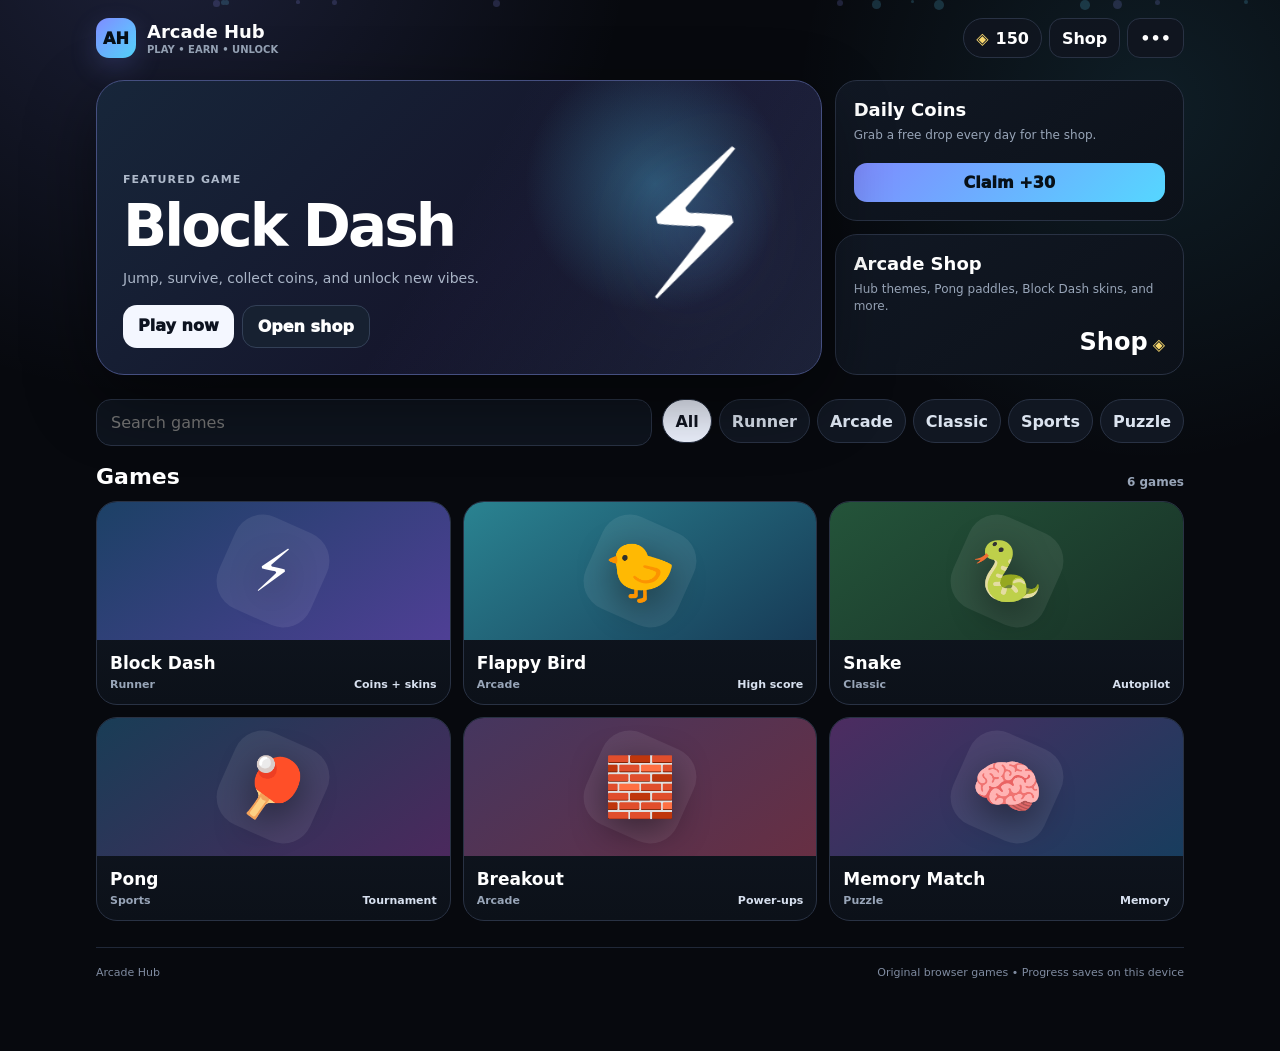
==== commit da6bd5f4: "Add persistent cooldown between admin hints" ====
--- a/index.html
+++ b/index.html
@@ -68,15 +68,19 @@
   'Hint 3: Five quick taps opens a hidden lock.',
   'Final hint: The lock code is 1299.'
 ];
-let adminHintStep=Number(sessionStorage.getItem('arcadeAdminHintStep')||0),titleTapCount=0,titleTapTimer=null;
-function showAdminHint(){const i=Math.min(adminHintStep,adminHints.length-1);msg(adminHints[i]);adminHintStep=Math.min(adminHints.length-1,adminHintStep+1);sessionStorage.setItem('arcadeAdminHintStep',String(adminHintStep))}
-toolsBtn.onclick=e=>{e.stopPropagation();toolsMenu.classList.toggle('hidden');adminTool.textContent=window.ArcadeAdmin?.isUnlocked?.()?'Admin panel':'Admin hint'};
+const HINT_COOLDOWN=5*60*1000,HINT_STEP_KEY='arcadeAdminHintStepV2',HINT_TIME_KEY='arcadeAdminHintNextV2';
+let adminHintStep=Math.max(0,Math.min(adminHints.length-1,Number(localStorage.getItem(HINT_STEP_KEY)||0))),titleTapCount=0,titleTapTimer=null;
+function hintCooldownLeft(){return Math.max(0,Number(localStorage.getItem(HINT_TIME_KEY)||0)-Date.now())}
+function waitText(ms){const total=Math.max(1,Math.ceil(ms/1000)),m=Math.floor(total/60),s=total%60;return m?`${m}m ${s}s`:`${s}s`}
+function refreshAdminToolLabel(){if(window.ArcadeAdmin?.isUnlocked?.()){adminTool.textContent='Admin panel';return}const left=hintCooldownLeft();adminTool.textContent=left>0?`Admin hint • ${Math.ceil(left/60000)}m`:'Admin hint'}
+function showAdminHint(){const left=hintCooldownLeft();if(left>0){msg(`Next admin hint in ${waitText(left)}`);return}const i=Math.min(adminHintStep,adminHints.length-1);msg(adminHints[i]);if(i<adminHints.length-1){adminHintStep=i+1;localStorage.setItem(HINT_STEP_KEY,String(adminHintStep));localStorage.setItem(HINT_TIME_KEY,String(Date.now()+HINT_COOLDOWN))}refreshAdminToolLabel()}
+toolsBtn.onclick=e=>{e.stopPropagation();toolsMenu.classList.toggle('hidden');refreshAdminToolLabel()};
 document.addEventListener('click',e=>{if(!toolsMenu.contains(e.target)&&e.target!==toolsBtn)toolsMenu.classList.add('hidden')});
 musicTool.onclick=async()=>{if(window.ArcadeVibes?.toggle)await window.ArcadeVibes.toggle(true);else window.dispatchEvent(new Event('arcade-vibes-toggle'));toolsMenu.classList.add('hidden')};
 aiTool.onclick=()=>{document.getElementById('arcadeAIButton')?.click();toolsMenu.classList.add('hidden')};
 adminTool.onclick=()=>{if(window.ArcadeAdmin?.isUnlocked?.()){document.getElementById('arcadeAdminBtn')?.click()}else showAdminHint();toolsMenu.classList.add('hidden')};
 hubTitle.addEventListener('click',()=>{if(window.ArcadeAdmin?.isUnlocked?.())return;titleTapCount++;clearTimeout(titleTapTimer);if(titleTapCount===2)msg('You found something. Keep tapping quickly.');if(titleTapCount===4)msg('Almost there… one more.');titleTapTimer=setTimeout(()=>titleTapCount=0,2600)});
-applyTheme();syncWallet();renderFilters();setFeature();draw();
+applyTheme();syncWallet();renderFilters();setFeature();draw();refreshAdminToolLabel();
 </script>
 </body>
 </html>
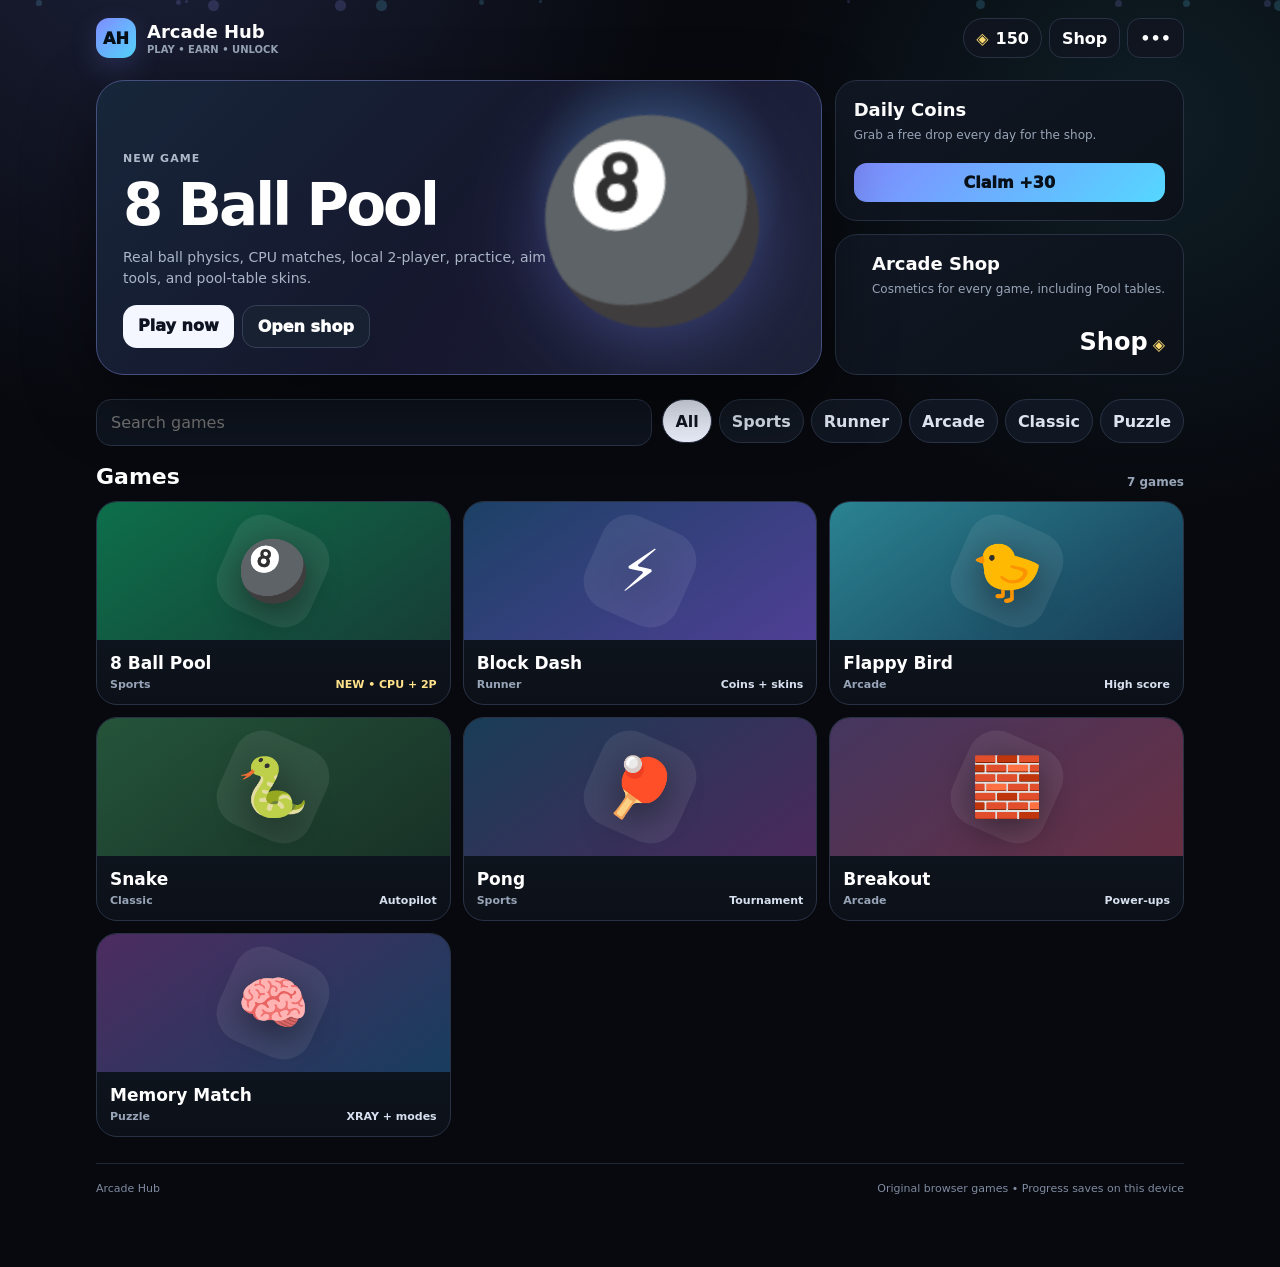
==== commit 4365daa2: "Feature new 8 Ball Pool game on Arcade Hub" ====
--- a/index.html
+++ b/index.html
@@ -6,10 +6,17 @@
 <meta name="theme-color" content="#07090e">
 <title>Arcade Hub</title>
 <style>
-*{box-sizing:border-box}html,body{margin:0;min-height:100%;background:#07090e;color:#fff;font-family:-apple-system,BlinkMacSystemFont,"Segoe UI",system-ui,sans-serif}body{--accent:#7f8cff;--accent2:#55d7ff;--panel:#10151f;--panel2:#151c29;--border:#293244;--muted:#98a5b8;background:radial-gradient(circle at 12% -8%,color-mix(in srgb,var(--accent) 18%,transparent),transparent 30%),radial-gradient(circle at 90% 10%,color-mix(in srgb,var(--accent2) 10%,transparent),transparent 24%),#07090e;min-height:100vh}body[data-theme="theme-cyber"]{--accent:#8d7cff;--accent2:#4bd9ff}body[data-theme="theme-sunset"]{--accent:#ff8a63;--accent2:#ff5d91}body[data-theme="theme-toxic"]{--accent:#91ef65;--accent2:#36db83}a,button,input{font:inherit}.wrap{width:min(1120px,100%);margin:auto;padding:18px 16px 72px}.nav{display:flex;align-items:center;justify-content:space-between;gap:12px;margin-bottom:22px}.brand{display:flex;align-items:center;gap:11px;min-width:0}.mark{width:40px;height:40px;display:grid;place-items:center;border-radius:13px;background:linear-gradient(135deg,var(--accent),var(--accent2));color:#071018;font-weight:1000;box-shadow:0 10px 28px color-mix(in srgb,var(--accent) 20%,transparent)}.brandText h1{font-size:18px;margin:0;user-select:none;cursor:pointer}.brandText span{display:block;color:var(--muted);font-size:10px;font-weight:800;margin-top:2px}.actions{display:flex;align-items:center;gap:7px;padding-right:0}.navBtn,.wallet{height:40px;border:1px solid var(--border);background:rgba(16,21,31,.88);color:#fff;border-radius:13px;padding:0 12px;text-decoration:none;font-weight:850;display:flex;align-items:center;gap:7px}.wallet{border-radius:999px}.wallet b{color:#f7d66d}.toolsWrap{position:relative}.toolsMenu{position:absolute;right:0;top:47px;width:172px;padding:7px;border:1px solid var(--border);background:#0e141e;border-radius:15px;box-shadow:0 20px 60px #0009;z-index:20;display:grid;gap:6px}.toolsMenu.hidden{display:none}.toolsMenu button{border:1px solid #293246;background:#151d29;color:#fff;border-radius:11px;padding:10px;text-align:left;font-weight:800}.hero{display:grid;grid-template-columns:1.35fr .65fr;gap:13px;margin-bottom:24px}.feature{min-height:295px;border-radius:28px;overflow:hidden;position:relative;border:1px solid color-mix(in srgb,var(--accent) 32%,var(--border));background:linear-gradient(135deg,#17263a,#15162c 58%,#0c1018);box-shadow:0 24px 70px #0007}.featureArt{position:absolute;inset:0;background:radial-gradient(circle at 77% 35%,color-mix(in srgb,var(--accent2) 30%,transparent),transparent 22%),linear-gradient(120deg,transparent 48%,color-mix(in srgb,var(--accent) 14%,transparent))}.featureBolt{position:absolute;right:8%;top:12%;font-size:clamp(95px,20vw,190px);filter:drop-shadow(0 12px 38px color-mix(in srgb,var(--accent) 35%,transparent));transform:rotate(-9deg)}.featureContent{position:relative;z-index:2;height:100%;padding:26px;display:flex;flex-direction:column;justify-content:flex-end;max-width:68%}.eyebrow{color:#aeb9ca;font-size:11px;font-weight:900;text-transform:uppercase;letter-spacing:.1em;margin-bottom:6px}.feature h2{margin:0;font-size:clamp(32px,7vw,58px);letter-spacing:-.05em}.feature p{margin:8px 0 17px;color:#aab5c7;line-height:1.45;font-size:14px}.heroActions{display:flex;gap:8px;flex-wrap:wrap}.playBtn,.ghostBtn{border:0;text-decoration:none;border-radius:14px;padding:11px 15px;font-weight:950}.playBtn{background:#f4f7ff;color:#0d1320}.ghostBtn{background:#172131;border:1px solid #334057;color:#fff}.side{display:grid;grid-template-rows:1fr 1fr;gap:13px}.sideCard{border:1px solid var(--border);background:linear-gradient(145deg,#111824,#0c1119);border-radius:22px;padding:18px;display:flex;flex-direction:column;justify-content:space-between;min-height:138px}.sideCard b{font-size:18px}.sideCard p{margin:7px 0 12px;color:var(--muted);font-size:12px;line-height:1.4}.dailyBtn{border:0;border-radius:13px;background:linear-gradient(135deg,var(--accent),var(--accent2));color:#071018;padding:10px;font-weight:950}.dailyBtn:disabled{opacity:.45}.shopLink{display:flex;justify-content:space-between;align-items:end;text-decoration:none;color:#fff}.shopLink strong{font-size:24px}.shopLink span{color:#f6d66d;font-weight:900}.toolbar{display:grid;grid-template-columns:1fr auto;gap:10px;margin-bottom:12px}.search{width:100%;border:1px solid var(--border);background:#0e141e;color:#fff;border-radius:15px;padding:13px 14px;font-size:16px;outline:none}.search:focus{border-color:var(--accent)}.filters{display:flex;gap:7px;overflow:auto;padding-bottom:3px}.filter{white-space:nowrap;border:1px solid var(--border);background:#111722;color:#dbe3ef;border-radius:999px;padding:9px 12px;font-weight:850}.filter.active{background:#eef3ff;color:#101521}.sectionHead{display:flex;justify-content:space-between;align-items:end;margin:18px 0 12px}.sectionHead h3{margin:0;font-size:22px}.sectionHead span{color:var(--muted);font-size:12px;font-weight:800}.grid{display:grid;grid-template-columns:repeat(3,minmax(0,1fr));gap:12px}.card{min-width:0;border:1px solid var(--border);background:linear-gradient(180deg,#111824,#0c1119);border-radius:21px;overflow:hidden;text-decoration:none;color:#fff;transition:transform .16s ease,border-color .16s ease}.card:active{transform:scale(.985)}.art{height:138px;position:relative;overflow:hidden;display:flex;align-items:center;justify-content:center;font-size:58px}.art:before{content:"";position:absolute;width:100px;height:100px;border-radius:30px;background:rgba(255,255,255,.08);transform:rotate(24deg)}.art span{position:relative;z-index:1;filter:drop-shadow(0 10px 18px #0007)}.cardBody{padding:13px}.name{font-weight:900;font-size:17px}.meta{display:flex;justify-content:space-between;gap:8px;margin-top:5px;color:var(--muted);font-size:11px;font-weight:800}.badge{color:#d7e0ef}.footer{margin-top:26px;padding-top:18px;border-top:1px solid #202838;color:#7f8ba0;font-size:11px;display:flex;justify-content:space-between;gap:10px}.toast{position:fixed;left:50%;bottom:18px;transform:translateX(-50%) translateY(18px);opacity:0;background:#111824;border:1px solid #30394d;border-radius:999px;padding:10px 14px;font-weight:850;transition:.18s ease;z-index:999999;pointer-events:none;max-width:88vw;text-align:center}.toast.show{opacity:1;transform:translateX(-50%) translateY(0)}
+*{box-sizing:border-box}html,body{margin:0;min-height:100%;background:#07090e;color:#fff;font-family:-apple-system,BlinkMacSystemFont,"Segoe UI",system-ui,sans-serif}
+body{--accent:#7f8cff;--accent2:#55d7ff;--panel:#10151f;--panel2:#151c29;--border:#293244;--muted:#98a5b8;background:radial-gradient(circle at 12% -8%,color-mix(in srgb,var(--accent) 18%,transparent),transparent 30%),radial-gradient(circle at 90% 10%,color-mix(in srgb,var(--accent2) 10%,transparent),transparent 24%),#07090e;min-height:100vh}
+body[data-theme="theme-cyber"]{--accent:#8d7cff;--accent2:#4bd9ff}body[data-theme="theme-sunset"]{--accent:#ff8a63;--accent2:#ff5d91}body[data-theme="theme-toxic"]{--accent:#91ef65;--accent2:#36db83}
+a,button,input{font:inherit}.wrap{width:min(1120px,100%);margin:auto;padding:18px 16px 72px}.nav{display:flex;align-items:center;justify-content:space-between;gap:12px;margin-bottom:22px}.brand{display:flex;align-items:center;gap:11px;min-width:0}.mark{width:40px;height:40px;display:grid;place-items:center;border-radius:13px;background:linear-gradient(135deg,var(--accent),var(--accent2));color:#071018;font-weight:1000;box-shadow:0 10px 28px color-mix(in srgb,var(--accent) 20%,transparent)}.brandText h1{font-size:18px;margin:0;user-select:none;cursor:pointer}.brandText span{display:block;color:var(--muted);font-size:10px;font-weight:800;margin-top:2px}.actions{display:flex;align-items:center;gap:7px}.navBtn,.wallet{height:40px;border:1px solid var(--border);background:rgba(16,21,31,.88);color:#fff;border-radius:13px;padding:0 12px;text-decoration:none;font-weight:850;display:flex;align-items:center;gap:7px}.wallet{border-radius:999px}.wallet b{color:#f7d66d}
+.toolsWrap{position:relative}.toolsMenu{position:absolute;right:0;top:47px;width:172px;padding:7px;border:1px solid var(--border);background:#0e141e;border-radius:15px;box-shadow:0 20px 60px #0009;z-index:20;display:grid;gap:6px}.toolsMenu.hidden{display:none}.toolsMenu button{border:1px solid #293246;background:#151d29;color:#fff;border-radius:11px;padding:10px;text-align:left;font-weight:800}
+.hero{display:grid;grid-template-columns:1.35fr .65fr;gap:13px;margin-bottom:24px}.feature{min-height:295px;border-radius:28px;overflow:hidden;position:relative;border:1px solid color-mix(in srgb,var(--accent) 32%,var(--border));background:linear-gradient(135deg,#17263a,#15162c 58%,#0c1018);box-shadow:0 24px 70px #0007}.featureArt{position:absolute;inset:0;background:radial-gradient(circle at 77% 35%,color-mix(in srgb,var(--accent2) 30%,transparent),transparent 22%),linear-gradient(120deg,transparent 48%,color-mix(in srgb,var(--accent) 14%,transparent))}.featureBolt{position:absolute;right:7%;top:10%;font-size:clamp(95px,20vw,190px);filter:drop-shadow(0 12px 38px color-mix(in srgb,var(--accent) 35%,transparent));transform:rotate(-7deg)}.featureContent{position:relative;z-index:2;height:100%;padding:26px;display:flex;flex-direction:column;justify-content:flex-end;max-width:68%}.eyebrow{color:#aeb9ca;font-size:11px;font-weight:900;text-transform:uppercase;letter-spacing:.1em;margin-bottom:6px}.feature h2{margin:0;font-size:clamp(32px,7vw,58px);letter-spacing:-.05em}.feature p{margin:8px 0 17px;color:#aab5c7;line-height:1.45;font-size:14px}.heroActions{display:flex;gap:8px;flex-wrap:wrap}.playBtn,.ghostBtn{border:0;text-decoration:none;border-radius:14px;padding:11px 15px;font-weight:950}.playBtn{background:#f4f7ff;color:#0d1320}.ghostBtn{background:#172131;border:1px solid #334057;color:#fff}
+.side{display:grid;grid-template-rows:1fr 1fr;gap:13px}.sideCard{border:1px solid var(--border);background:linear-gradient(145deg,#111824,#0c1119);border-radius:22px;padding:18px;display:flex;flex-direction:column;justify-content:space-between;min-height:138px}.sideCard b{font-size:18px}.sideCard p{margin:7px 0 12px;color:var(--muted);font-size:12px;line-height:1.4}.dailyBtn{border:0;border-radius:13px;background:linear-gradient(135deg,var(--accent),var(--accent2));color:#071018;padding:10px;font-weight:950}.dailyBtn:disabled{opacity:.45}.shopLink{display:flex;justify-content:space-between;align-items:end;text-decoration:none;color:#fff}.shopLink strong{font-size:24px}.shopLink span{color:#f6d66d;font-weight:900}
+.toolbar{display:grid;grid-template-columns:1fr auto;gap:10px;margin-bottom:12px}.search{width:100%;border:1px solid var(--border);background:#0e141e;color:#fff;border-radius:15px;padding:13px 14px;font-size:16px;outline:none}.search:focus{border-color:var(--accent)}.filters{display:flex;gap:7px;overflow:auto;padding-bottom:3px}.filter{white-space:nowrap;border:1px solid var(--border);background:#111722;color:#dbe3ef;border-radius:999px;padding:9px 12px;font-weight:850}.filter.active{background:#eef3ff;color:#101521}.sectionHead{display:flex;justify-content:space-between;align-items:end;margin:18px 0 12px}.sectionHead h3{margin:0;font-size:22px}.sectionHead span{color:var(--muted);font-size:12px;font-weight:800}.grid{display:grid;grid-template-columns:repeat(3,minmax(0,1fr));gap:12px}.card{min-width:0;border:1px solid var(--border);background:linear-gradient(180deg,#111824,#0c1119);border-radius:21px;overflow:hidden;text-decoration:none;color:#fff;transition:transform .16s ease,border-color .16s ease}.card:active{transform:scale(.985)}.art{height:138px;position:relative;overflow:hidden;display:flex;align-items:center;justify-content:center;font-size:58px}.art:before{content:"";position:absolute;width:100px;height:100px;border-radius:30px;background:rgba(255,255,255,.08);transform:rotate(24deg)}.art span{position:relative;z-index:1;filter:drop-shadow(0 10px 18px #0007)}.cardBody{padding:13px}.name{font-weight:900;font-size:17px}.meta{display:flex;justify-content:space-between;gap:8px;margin-top:5px;color:var(--muted);font-size:11px;font-weight:800}.badge{color:#d7e0ef}.newBadge{color:#ffe28a}.footer{margin-top:26px;padding-top:18px;border-top:1px solid #202838;color:#7f8ba0;font-size:11px;display:flex;justify-content:space-between;gap:10px}.toast{position:fixed;left:50%;bottom:18px;transform:translateX(-50%) translateY(18px);opacity:0;background:#111824;border:1px solid #30394d;border-radius:999px;padding:10px 14px;font-weight:850;transition:.18s ease;z-index:999999;pointer-events:none;max-width:88vw;text-align:center}.toast.show{opacity:1;transform:translateX(-50%) translateY(0)}
 #arcadeAdminBtn,#arcadeAIButton,#arcadeAudioButton,#arcadeNowPlaying{display:none!important}
-@media(max-width:760px){.hero{grid-template-columns:1fr}.side{grid-template-columns:1fr 1fr;grid-template-rows:auto}.feature{min-height:270px}.featureContent{max-width:76%;padding:20px}.grid{grid-template-columns:repeat(2,minmax(0,1fr))}.toolbar{grid-template-columns:1fr}.filters{order:2}.actions .text{display:none}.navBtn{padding:0 10px}.wallet{padding:0 10px}}
-@media(max-width:420px){.wrap{padding-left:12px;padding-right:12px}.brandText span{display:none}.feature{min-height:255px}.featureContent{max-width:82%}.feature p{font-size:12px}.featureBolt{right:2%;opacity:.65}.side{grid-template-columns:1fr 1fr;gap:8px}.sideCard{padding:14px;min-height:126px}.grid{gap:9px}.art{height:112px;font-size:48px}.cardBody{padding:11px}.name{font-size:15px}.meta{font-size:10px}.wallet{font-size:13px}.footer{flex-direction:column}}
+@media(max-width:760px){.hero{grid-template-columns:1fr}.side{grid-template-columns:1fr 1fr;grid-template-rows:auto}.feature{min-height:270px}.featureContent{max-width:76%;padding:20px}.grid{grid-template-columns:repeat(2,minmax(0,1fr))}.toolbar{grid-template-columns:1fr}.filters{order:2}.navBtn{padding:0 10px}.wallet{padding:0 10px}}
+@media(max-width:420px){.wrap{padding-left:12px;padding-right:12px}.brandText span{display:none}.feature{min-height:255px}.featureContent{max-width:82%}.feature p{font-size:12px}.featureBolt{right:1%;opacity:.72}.side{grid-template-columns:1fr 1fr;gap:8px}.sideCard{padding:14px;min-height:126px}.grid{gap:9px}.art{height:112px;font-size:48px}.cardBody{padding:11px}.name{font-size:15px}.meta{font-size:10px}.wallet{font-size:13px}.footer{flex-direction:column}}
 </style>
 </head>
 <body>
@@ -18,22 +25,20 @@
     <div class="brand"><div class="mark">AH</div><div class="brandText"><h1 id="hubTitle">Arcade Hub</h1><span>PLAY • EARN • UNLOCK</span></div></div>
     <div class="actions">
       <a class="wallet" href="shop.html"><b>◈</b><span id="wallet">0</span></a>
-      <a class="navBtn" href="shop.html"><span>Shop</span></a>
+      <a class="navBtn" href="shop.html">Shop</a>
       <div class="toolsWrap"><button class="navBtn" id="toolsBtn">•••</button><div class="toolsMenu hidden" id="toolsMenu"><button id="musicTool">Music</button><button id="aiTool">Arcade AI</button><button id="adminTool">Admin hint</button></div></div>
     </div>
   </header>
-
   <section class="hero">
     <article class="feature">
-      <div class="featureArt"></div><div class="featureBolt" id="featureIcon">⚡</div>
-      <div class="featureContent"><div class="eyebrow" id="featureEyebrow">Featured game</div><h2 id="featureName">Block Dash</h2><p id="featureText">Jump, survive, collect coins, and unlock new vibes.</p><div class="heroActions"><a class="playBtn" id="featurePlay" href="games/block-dash.html">Play now</a><a class="ghostBtn" href="shop.html">Open shop</a></div></div>
+      <div class="featureArt"></div><div class="featureBolt" id="featureIcon">🎱</div>
+      <div class="featureContent"><div class="eyebrow" id="featureEyebrow">New game</div><h2 id="featureName">8 Ball Pool</h2><p id="featureText">Real ball physics, CPU matches, local 2-player, practice, aim tools, and pool-table skins.</p><div class="heroActions"><a class="playBtn" id="featurePlay" href="games/pool.html">Play now</a><a class="ghostBtn" href="shop.html">Open shop</a></div></div>
     </article>
     <div class="side">
       <article class="sideCard"><div><b>Daily Coins</b><p>Grab a free drop every day for the shop.</p></div><button class="dailyBtn" id="dailyBtn">Claim +30</button></article>
-      <a class="sideCard shopLink" href="shop.html"><div><b>Arcade Shop</b><p>Hub themes, Pong paddles, Block Dash skins, and more.</p></div><div><strong>Shop</strong> <span>◈</span></div></a>
+      <a class="sideCard shopLink" href="shop.html"><div><b>Arcade Shop</b><p>Cosmetics for every game, including Pool tables.</p></div><div><strong>Shop</strong> <span>◈</span></div></a>
     </div>
   </section>
-
   <div class="toolbar"><input class="search" id="q" placeholder="Search games" autocomplete="off"><div class="filters" id="filters"></div></div>
   <div class="sectionHead"><h3>Games</h3><span id="count"></span></div>
   <main class="grid" id="grid"></main>
@@ -44,23 +49,23 @@
 <script src="admin.js"></script>
 <script>
 const games=[
+  {id:'pool',name:'8 Ball Pool',url:'games/pool.html',icon:'🎱',cat:'Sports',tag:'NEW • CPU + 2P',grad:['#0d6f4b','#173d35'],desc:'Real ball physics, CPU matches, local 2-player, practice, aim tools, and pool-table skins.'},
   {id:'dash',name:'Block Dash',url:'games/block-dash.html',icon:'⚡',cat:'Runner',tag:'Coins + skins',grad:['#1c4166','#4f3f95'],desc:'Jump, survive, collect coins, and unlock new vibes.'},
   {id:'flappy',name:'Flappy Bird',url:'games/flappy-square.html',icon:'🐤',cat:'Arcade',tag:'High score',grad:['#2a8391','#173a56'],desc:'Fly through an endless run of increasingly difficult pipes.'},
   {id:'snake',name:'Snake',url:'games/snake.html',icon:'🐍',cat:'Classic',tag:'Autopilot',grad:['#24543a','#183126'],desc:'Classic snake with modern visuals and smart AI tools.'},
   {id:'pong',name:'Pong',url:'games/pong.html',icon:'🏓',cat:'Sports',tag:'Tournament',grad:['#193d56','#4b295d'],desc:'Quick matches, tournament mode, local 2-player, and skins.'},
   {id:'breakout',name:'Breakout',url:'games/breakout.html',icon:'🧱',cat:'Arcade',tag:'Power-ups',grad:['#45365f','#672f43'],desc:'Full-screen brick breaker with levels and power-ups.'},
-  {id:'memory',name:'Memory Match',url:'games/memory.html',icon:'🧠',cat:'Puzzle',tag:'Memory',grad:['#4d2c61','#183d5e'],desc:'Flip cards, find pairs, and beat your best time.'}
+  {id:'memory',name:'Memory Match',url:'games/memory.html',icon:'🧠',cat:'Puzzle',tag:'XRAY + modes',grad:['#4d2c61','#183d5e'],desc:'Flip cards, find pairs, beat your best time, and earn coins.'}
 ];
 const econ=window.ArcadeEconomy,q=document.getElementById('q'),grid=document.getElementById('grid'),filters=document.getElementById('filters'),wallet=document.getElementById('wallet'),toast=document.getElementById('toast');let filter='All';
 function msg(t){toast.textContent=t;toast.classList.add('show');clearTimeout(msg.t);msg.t=setTimeout(()=>toast.classList.remove('show'),1700)}
 function applyTheme(){document.body.dataset.theme=econ.currentTheme()}
 function syncWallet(){wallet.textContent=econ.balance();dailyBtn.disabled=!econ.dailyAvailable();dailyBtn.textContent=econ.dailyAvailable()?'Claim +30':'Claimed today'}
 function renderFilters(){const cats=['All',...new Set(games.map(g=>g.cat))];filters.innerHTML=cats.map(c=>`<button class="filter ${c===filter?'active':''}" data-cat="${c}">${c}</button>`).join('');filters.querySelectorAll('[data-cat]').forEach(b=>b.onclick=()=>{filter=b.dataset.cat;renderFilters();draw()})}
-function draw(){const term=q.value.trim().toLowerCase();const list=games.filter(g=>(filter==='All'||g.cat===filter)&&(!term||g.name.toLowerCase().includes(term)||g.cat.toLowerCase().includes(term)));count.textContent=list.length+' game'+(list.length===1?'':'s');grid.innerHTML=list.map(g=>`<a class="card" data-game="${g.id}" href="${g.url}"><div class="art" style="background:linear-gradient(145deg,${g.grad[0]},${g.grad[1]})"><span>${g.icon}</span></div><div class="cardBody"><div class="name">${g.name}</div><div class="meta"><span>${g.cat}</span><span class="badge">${g.tag}</span></div></div></a>`).join('');grid.querySelectorAll('[data-game]').forEach(a=>a.onclick=()=>localStorage.setItem('arcadeLastGame',a.dataset.game))}
-function setFeature(){const id=localStorage.getItem('arcadeLastGame'),g=games.find(x=>x.id===id)||games[0];featureEyebrow.textContent=id?'Continue playing':'Featured game';featureName.textContent=g.name;featureText.textContent=g.desc;featureIcon.textContent=g.icon;featurePlay.href=g.url;featurePlay.onclick=()=>localStorage.setItem('arcadeLastGame',g.id)}
+function draw(){const term=q.value.trim().toLowerCase();const list=games.filter(g=>(filter==='All'||g.cat===filter)&&(!term||g.name.toLowerCase().includes(term)||g.cat.toLowerCase().includes(term)));count.textContent=list.length+' game'+(list.length===1?'':'s');grid.innerHTML=list.map(g=>`<a class="card" data-game="${g.id}" href="${g.url}"><div class="art" style="background:linear-gradient(145deg,${g.grad[0]},${g.grad[1]})"><span>${g.icon}</span></div><div class="cardBody"><div class="name">${g.name}</div><div class="meta"><span>${g.cat}</span><span class="badge ${g.id==='pool'?'newBadge':''}">${g.tag}</span></div></div></a>`).join('');grid.querySelectorAll('[data-game]').forEach(a=>a.onclick=()=>localStorage.setItem('arcadeLastGame',a.dataset.game))}
+function setFeature(){const id=localStorage.getItem('arcadeLastGame'),g=games.find(x=>x.id===id)||games[0];featureEyebrow.textContent=id?'Continue playing':g.id==='pool'?'New game':'Featured game';featureName.textContent=g.name;featureText.textContent=g.desc;featureIcon.textContent=g.icon;featurePlay.href=g.url;featurePlay.onclick=()=>localStorage.setItem('arcadeLastGame',g.id)}
 dailyBtn.onclick=()=>{const r=econ.claimDaily();if(r.ok)msg('+30 Arcade Coins');syncWallet()};
-q.oninput=draw;
-window.addEventListener('arcade-economy-change',()=>{syncWallet();applyTheme()});
+q.oninput=draw;window.addEventListener('arcade-economy-change',()=>{syncWallet();applyTheme()});
 const toolsBtn=document.getElementById('toolsBtn'),toolsMenu=document.getElementById('toolsMenu'),adminTool=document.getElementById('adminTool');
 const adminHints=[
   'Hint 1: Something in the Arcade Hub name is more clickable than it looks.',
